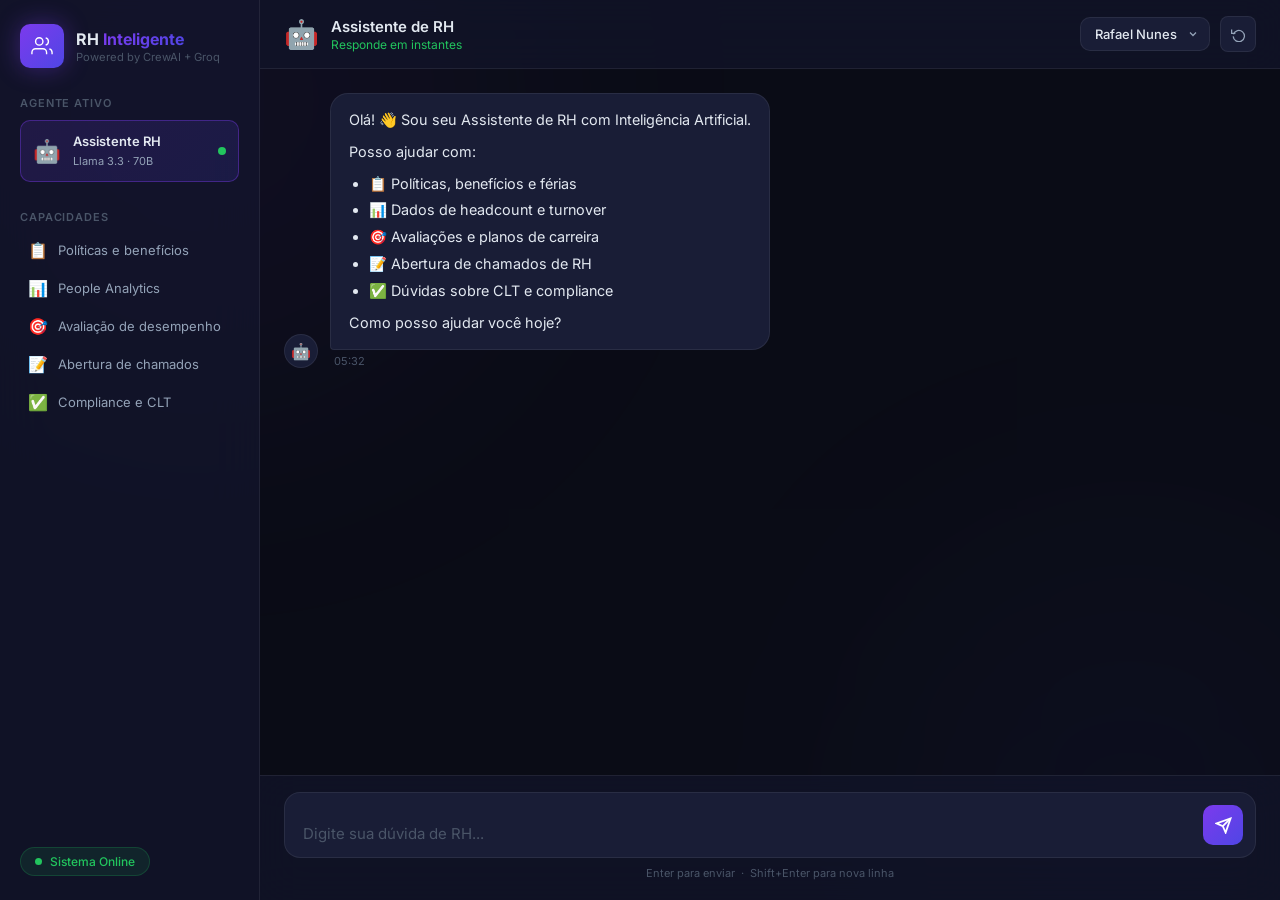
==== static/index.html @ 5c56bf51 "Add files via upload" ====
<!DOCTYPE html>
<html lang="pt-BR">
<head>
    <meta charset="UTF-8">
    <meta name="viewport" content="width=device-width, initial-scale=1.0">
    <title>RH Inteligente — Assistente Virtual</title>
    <link rel="stylesheet" href="/static/style.css">
    <link rel="preconnect" href="https://fonts.googleapis.com">
    <link href="https://fonts.googleapis.com/css2?family=Inter:wght@300;400;500;600;700&display=swap" rel="stylesheet">
</head>
<body>
    <div class="bg-glow bg-glow-top"></div>
    <div class="bg-glow bg-glow-bottom"></div>

    <div class="app">

        <!-- Sidebar -->
        <aside class="sidebar">
            <div class="sidebar-logo">
                <div class="logo-icon">
                    <svg viewBox="0 0 24 24" fill="none" stroke="currentColor" stroke-width="1.5">
                        <path d="M17 21v-2a4 4 0 0 0-4-4H5a4 4 0 0 0-4 4v2"/>
                        <circle cx="9" cy="7" r="4"/>
                        <path d="M23 21v-2a4 4 0 0 0-3-3.87"/>
                        <path d="M16 3.13a4 4 0 0 1 0 7.75"/>
                    </svg>
                </div>
                <div>
                    <h1>RH <span>Inteligente</span></h1>
                    <p>Powered by CrewAI + Groq</p>
                </div>
            </div>

            <div class="sidebar-section">
                <span class="sidebar-label">Agente Ativo</span>
                <div class="agent-card active">
                    <div class="agent-icon">🤖</div>
                    <div class="agent-info">
                        <strong>Assistente RH</strong>
                        <span>Llama 3.3 · 70B</span>
                    </div>
                    <div class="agent-status-dot"></div>
                </div>
            </div>

            <div class="sidebar-section">
                <span class="sidebar-label">Capacidades</span>
                <ul class="capability-list">
                    <li>
                        <span class="cap-icon">📋</span>
                        <span>Políticas e benefícios</span>
                    </li>
                    <li>
                        <span class="cap-icon">📊</span>
                        <span>People Analytics</span>
                    </li>
                    <li>
                        <span class="cap-icon">🎯</span>
                        <span>Avaliação de desempenho</span>
                    </li>
                    <li>
                        <span class="cap-icon">📝</span>
                        <span>Abertura de chamados</span>
                    </li>
                    <li>
                        <span class="cap-icon">✅</span>
                        <span>Compliance e CLT</span>
                    </li>
                </ul>
            </div>

            <div class="sidebar-footer">
                <div class="status-pill">
                    <span class="pulse-dot"></span>
                    Sistema Online
                </div>
            </div>
        </aside>

        <!-- Main Chat -->
        <main class="chat-panel">

            <!-- Header -->
            <header class="chat-header">
                <div class="chat-header-info">
                    <div class="header-avatar">🤖</div>
                    <div>
                        <h2>Assistente de RH</h2>
                        <p>Responde em instantes</p>
                    </div>
                </div>
                <div class="chat-header-actions">
                    <select id="userSelect" class="user-select" onchange="onUserChange()">
                        <option value="Rafael Nunes">Rafael Nunes</option>
                        <option value="Teste 2">Teste 2</option>
                        <option value="Teste 3">Teste 3</option>
                    </select>
                    <button class="clear-btn" onclick="clearChat()" title="Limpar todas as conversas">
                        <svg viewBox="0 0 24 24" fill="none" stroke="currentColor" stroke-width="2">
                            <polyline points="1 4 1 10 7 10"/>
                            <path d="M3.51 15a9 9 0 1 0 .49-3.51"/>
                        </svg>
                    </button>
                </div>
            </header>

            <!-- Messages -->
            <div class="messages-area" id="messagesArea">
                <div class="message agent-message" id="welcomeMsg">
                    <div class="msg-avatar">🤖</div>
                    <div class="msg-body">
                        <div class="msg-bubble">
                            <p>Olá! 👋 Sou seu Assistente de RH com Inteligência Artificial.</p>
                            <p style="margin-top: 0.5rem">Posso ajudar com:</p>
                            <ul>
                                <li>📋 Políticas, benefícios e férias</li>
                                <li>📊 Dados de headcount e turnover</li>
                                <li>🎯 Avaliações e planos de carreira</li>
                                <li>📝 Abertura de chamados de RH</li>
                                <li>✅ Dúvidas sobre CLT e compliance</li>
                            </ul>
                            <p style="margin-top: 0.5rem">Como posso ajudar você hoje?</p>
                        </div>
                        <span class="msg-time" id="welcomeTime"></span>
                    </div>
                </div>

                <!-- Typing indicator (always last inside messages-area) -->
                <div class="typing-indicator" id="typingIndicator" style="display:none;">
                    <div class="msg-avatar">🤖</div>
                    <div class="typing-bubble">
                        <span></span><span></span><span></span>
                    </div>
                </div>
            </div>

            <!-- Input -->
            <footer class="input-area">
                <div class="input-box" id="inputBox">
                    <textarea
                        id="msgInput"
                        placeholder="Digite sua dúvida de RH..."
                        rows="1"
                        onkeydown="handleKey(event)"
                        oninput="autoResize(this)"
                    ></textarea>
                    <button class="send-btn" id="sendBtn" onclick="sendMessage()">
                        <svg viewBox="0 0 24 24" fill="none" stroke="currentColor" stroke-width="2.5">
                            <line x1="22" y1="2" x2="11" y2="13"/>
                            <polygon points="22 2 15 22 11 13 2 9 22 2"/>
                        </svg>
                    </button>
                </div>
                <p class="input-hint">Enter para enviar &nbsp;·&nbsp; Shift+Enter para nova linha</p>
            </footer>

        </main>
    </div>

    <script src="/static/app.js"></script>
</body>
</html>
---- static/style.css ----
/* ─── Reset & Tokens ─────────────────────────────────────────── */
*, *::before, *::after { box-sizing: border-box; margin: 0; padding: 0; }

:root {
    --bg:          #0b0d17;
    --surface:     #12152a;
    --card:        #191d36;
    --card-hover:  #1f2440;
    --border:      rgba(255,255,255,0.07);
    --border-focus:rgba(124,58,237,0.6);

    --violet:      #7c3aed;
    --indigo:      #4f46e5;
    --grad:        linear-gradient(135deg, #7c3aed 0%, #4f46e5 100%);
    --grad-soft:   linear-gradient(135deg, rgba(124,58,237,.15) 0%, rgba(79,70,229,.15) 100%);

    --text:        #e2e8f0;
    --text-sub:    #94a3b8;
    --text-muted:  #4a5568;

    --green:       #22c55e;
    --radius:      16px;
    --radius-sm:   10px;
    --shadow:      0 8px 32px rgba(0,0,0,.45);
}

html, body { height: 100%; }

body {
    font-family: 'Inter', system-ui, sans-serif;
    background: var(--bg);
    color: var(--text);
    overflow: hidden;
}

/* ─── Background glows ───────────────────────────────────────── */
.bg-glow {
    position: fixed;
    border-radius: 50%;
    pointer-events: none;
    z-index: 0;
    filter: blur(120px);
}
.bg-glow-top {
    width: 600px; height: 600px;
    top: -200px; left: -100px;
    background: rgba(124,58,237,.12);
}
.bg-glow-bottom {
    width: 500px; height: 500px;
    bottom: -150px; right: -100px;
    background: rgba(79,70,229,.09);
}

/* ─── Layout ─────────────────────────────────────────────────── */
.app {
    position: relative;
    z-index: 1;
    display: flex;
    height: 100vh;
    width: 100%;
}

/* ─── Sidebar ────────────────────────────────────────────────── */
.sidebar {
    width: 260px;
    flex-shrink: 0;
    background: rgba(18,21,42,.85);
    backdrop-filter: blur(24px);
    border-right: 1px solid var(--border);
    display: flex;
    flex-direction: column;
    padding: 1.5rem 1.25rem;
    gap: 1.75rem;
}

.sidebar-logo {
    display: flex;
    align-items: center;
    gap: 0.75rem;
}

.logo-icon {
    width: 44px; height: 44px;
    background: var(--grad);
    border-radius: var(--radius-sm);
    display: flex; align-items: center; justify-content: center;
    flex-shrink: 0;
    box-shadow: 0 0 24px rgba(124,58,237,.4);
}
.logo-icon svg { width: 22px; height: 22px; color: #fff; }

.sidebar-logo h1 { font-size: 1rem; font-weight: 700; }
.sidebar-logo h1 span {
    background: var(--grad);
    -webkit-background-clip: text;
    -webkit-text-fill-color: transparent;
}
.sidebar-logo p { font-size: 0.7rem; color: var(--text-muted); margin-top: 1px; }

.sidebar-section { display: flex; flex-direction: column; gap: 0.625rem; }

.sidebar-label {
    font-size: 0.6875rem;
    font-weight: 600;
    text-transform: uppercase;
    letter-spacing: .08em;
    color: var(--text-muted);
}

/* Agent card */
.agent-card {
    display: flex;
    align-items: center;
    gap: 0.75rem;
    padding: 0.75rem;
    background: var(--card);
    border: 1px solid var(--border);
    border-radius: var(--radius-sm);
    transition: border-color .2s;
}
.agent-card.active { border-color: rgba(124,58,237,.4); background: var(--grad-soft); }

.agent-icon { font-size: 1.4rem; flex-shrink: 0; }

.agent-info { flex: 1; min-width: 0; }
.agent-info strong { display: block; font-size: 0.8125rem; font-weight: 600; }
.agent-info span { font-size: 0.6875rem; color: var(--text-sub); }

.agent-status-dot {
    width: 8px; height: 8px;
    background: var(--green);
    border-radius: 50%;
    flex-shrink: 0;
    animation: pulse 2s infinite;
}

/* Capability list */
.capability-list {
    list-style: none;
    display: flex;
    flex-direction: column;
    gap: 0.375rem;
}
.capability-list li {
    display: flex;
    align-items: center;
    gap: 0.625rem;
    font-size: 0.8125rem;
    color: var(--text-sub);
    padding: 0.375rem 0.5rem;
    border-radius: 6px;
    transition: background .15s;
}
.capability-list li:hover { background: var(--card); color: var(--text); }
.cap-icon { font-size: 1rem; flex-shrink: 0; }

/* Sidebar footer */
.sidebar-footer { margin-top: auto; }

.status-pill {
    display: inline-flex;
    align-items: center;
    gap: 0.5rem;
    font-size: 0.75rem;
    font-weight: 500;
    color: var(--green);
    background: rgba(34,197,94,.1);
    border: 1px solid rgba(34,197,94,.2);
    padding: 0.375rem 0.875rem;
    border-radius: 100px;
}
.pulse-dot {
    width: 7px; height: 7px;
    background: var(--green);
    border-radius: 50%;
    animation: pulse 2s infinite;
}

/* ─── Chat panel ─────────────────────────────────────────────── */
.chat-panel {
    flex: 1;
    display: flex;
    flex-direction: column;
    min-width: 0;
    background: rgba(11,13,23,.6);
}

/* Header */
.chat-header {
    display: flex;
    align-items: center;
    justify-content: space-between;
    padding: 1rem 1.5rem;
    background: rgba(18,21,42,.75);
    backdrop-filter: blur(20px);
    border-bottom: 1px solid var(--border);
}
.chat-header-info { display: flex; align-items: center; gap: 0.75rem; }
.header-avatar { font-size: 1.75rem; }
.chat-header-info h2 { font-size: 0.9375rem; font-weight: 600; }
.chat-header-info p { font-size: 0.75rem; color: var(--green); margin-top: 1px; }

.chat-header-actions {
    display: flex;
    align-items: center;
    gap: 0.625rem;
    flex-shrink: 0;
}

/* User selector */
.user-select {
    background: var(--card);
    border: 1px solid var(--border);
    border-radius: var(--radius-sm);
    color: var(--text);
    font-family: inherit;
    font-size: 0.8125rem;
    font-weight: 500;
    padding: 0.5rem 2rem 0.5rem 0.875rem;
    cursor: pointer;
    outline: none;
    appearance: none;
    -webkit-appearance: none;
    background-image: url("data:image/svg+xml,%3Csvg xmlns='http://www.w3.org/2000/svg' width='12' height='12' viewBox='0 0 24 24' fill='none' stroke='%2394a3b8' stroke-width='2.5'%3E%3Cpolyline points='6 9 12 15 18 9'/%3E%3C/svg%3E");
    background-repeat: no-repeat;
    background-position: right 0.625rem center;
    transition: border-color .2s, box-shadow .2s;
}
.user-select:focus {
    border-color: var(--border-focus);
    box-shadow: 0 0 0 3px rgba(124,58,237,.12);
}
.user-select option {
    background: var(--card);
    color: var(--text);
}

.clear-btn {
    width: 36px; height: 36px;
    background: var(--card);
    border: 1px solid var(--border);
    border-radius: 8px;
    cursor: pointer;
    display: flex; align-items: center; justify-content: center;
    color: var(--text-sub);
    transition: background .15s, color .15s;
}
.clear-btn:hover { background: var(--card-hover); color: var(--text); }
.clear-btn svg { width: 15px; height: 15px; }

/* Messages area */
.messages-area {
    flex: 1;
    overflow-y: auto;
    padding: 1.5rem;
    display: flex;
    flex-direction: column;
    gap: 1.125rem;
    scrollbar-width: thin;
    scrollbar-color: var(--card) transparent;
}
.messages-area::-webkit-scrollbar { width: 4px; }
.messages-area::-webkit-scrollbar-thumb { background: var(--card); border-radius: 2px; }

/* Individual messages */
.message {
    display: flex;
    gap: 0.75rem;
    align-items: flex-end;
    animation: msgIn .25s ease;
}
.message.user-message { flex-direction: row-reverse; }

@keyframes msgIn {
    from { opacity: 0; transform: translateY(8px); }
    to   { opacity: 1; transform: translateY(0); }
}

.msg-avatar {
    width: 34px; height: 34px;
    border-radius: 50%;
    display: flex; align-items: center; justify-content: center;
    font-size: 1rem;
    flex-shrink: 0;
    background: var(--card);
    border: 1px solid var(--border);
}
.user-message .msg-avatar {
    background: var(--grad);
    border: none;
    font-size: 0.875rem;
}

.msg-body {
    max-width: 72%;
    display: flex;
    flex-direction: column;
    gap: 0.25rem;
}
.user-message .msg-body { align-items: flex-end; }

.msg-bubble {
    background: var(--card);
    border: 1px solid var(--border);
    border-radius: 18px 18px 18px 4px;
    padding: 0.875rem 1.125rem;
    font-size: 0.9rem;
    line-height: 1.65;
    color: var(--text);
    word-break: break-word;
}
.user-message .msg-bubble {
    background: var(--grad);
    border: none;
    border-radius: 18px 18px 4px 18px;
    color: #fff;
}

.msg-bubble ul { margin: 0.5rem 0 0.25rem 1.25rem; }
.msg-bubble li { margin-bottom: 0.2rem; }
.msg-bubble p + p { margin-top: 0.5rem; }
.msg-bubble strong { color: #fff; }

.msg-time {
    font-size: 0.6875rem;
    color: var(--text-muted);
    padding: 0 0.25rem;
}

/* Typing indicator */
.typing-indicator {
    display: flex;
    gap: 0.75rem;
    align-items: flex-end;
    animation: msgIn .25s ease;
}
.typing-bubble {
    background: var(--card);
    border: 1px solid var(--border);
    border-radius: 18px 18px 18px 4px;
    padding: 0.875rem 1.125rem;
    display: flex;
    gap: 5px;
    align-items: center;
}
.typing-bubble span {
    width: 7px; height: 7px;
    background: var(--text-muted);
    border-radius: 50%;
    animation: bounce 1.3s infinite;
}
.typing-bubble span:nth-child(2) { animation-delay: .18s; }
.typing-bubble span:nth-child(3) { animation-delay: .36s; }

@keyframes bounce {
    0%, 60%, 100% { transform: translateY(0); opacity: .4; }
    30%            { transform: translateY(-6px); opacity: 1; }
}

/* ─── Input area ─────────────────────────────────────────────── */
.input-area {
    padding: 1rem 1.5rem 1.25rem;
    background: rgba(18,21,42,.75);
    backdrop-filter: blur(20px);
    border-top: 1px solid var(--border);
}

.input-box {
    display: flex;
    align-items: flex-end;
    gap: 0.75rem;
    background: var(--card);
    border: 1px solid var(--border);
    border-radius: var(--radius);
    padding: 0.75rem 0.75rem 0.75rem 1.125rem;
    transition: border-color .2s, box-shadow .2s;
}
.input-box:focus-within {
    border-color: var(--border-focus);
    box-shadow: 0 0 0 3px rgba(124,58,237,.12);
}

textarea {
    flex: 1;
    background: none;
    border: none;
    outline: none;
    color: var(--text);
    font-family: inherit;
    font-size: 0.9375rem;
    line-height: 1.55;
    resize: none;
    max-height: 130px;
}
textarea::placeholder { color: var(--text-muted); }

.send-btn {
    width: 40px; height: 40px;
    background: var(--grad);
    border: none;
    border-radius: var(--radius-sm);
    cursor: pointer;
    display: flex; align-items: center; justify-content: center;
    flex-shrink: 0;
    transition: transform .15s, box-shadow .15s, opacity .15s;
}
.send-btn:hover {
    transform: scale(1.06);
    box-shadow: 0 4px 18px rgba(124,58,237,.5);
}
.send-btn:active { transform: scale(.94); }
.send-btn:disabled { opacity: .45; cursor: not-allowed; transform: none; box-shadow: none; }
.send-btn svg { width: 17px; height: 17px; color: #fff; }

.input-hint {
    font-size: 0.6875rem;
    color: var(--text-muted);
    text-align: center;
    margin-top: 0.5rem;
}

/* ─── Animations ─────────────────────────────────────────────── */
@keyframes pulse {
    0%, 100% { opacity: 1; transform: scale(1); }
    50%       { opacity: .45; transform: scale(.8); }
}

/* ─── Responsive ─────────────────────────────────────────────── */
@media (max-width: 700px) {
    .sidebar { display: none; }
}
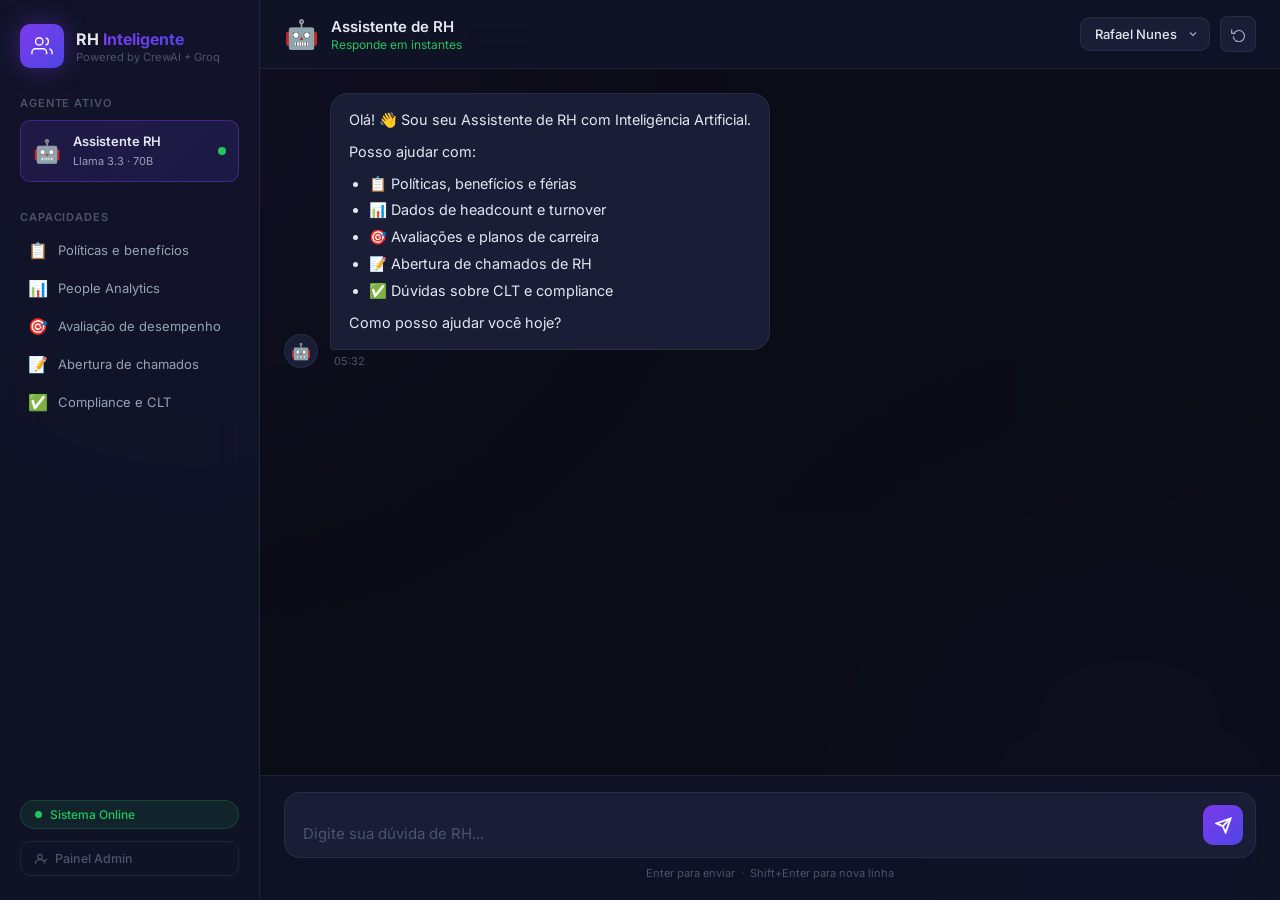
==== commit 86c7f7b6: "bot funcional, arrumar reconhecimento de perguntas fora de rh" ====
--- a/static/index.html
+++ b/static/index.html
@@ -74,6 +74,14 @@
                     <span class="pulse-dot"></span>
                     Sistema Online
                 </div>
+                <a href="/admin" class="admin-link">
+                    <svg viewBox="0 0 24 24" fill="none" stroke="currentColor" stroke-width="2">
+                        <circle cx="12" cy="8" r="4"/>
+                        <path d="M4 20c0-4 3.6-7 8-7s8 3 8 7"/>
+                        <path d="M18 14l2 2 4-4"/>
+                    </svg>
+                    Painel Admin
+                </a>
             </div>
         </aside>
 
--- a/static/style.css
+++ b/static/style.css
@@ -156,7 +156,23 @@
 .cap-icon { font-size: 1rem; flex-shrink: 0; }
 
 /* Sidebar footer */
-.sidebar-footer { margin-top: auto; }
+.sidebar-footer { margin-top: auto; display: flex; flex-direction: column; gap: 0.75rem; }
+
+.admin-link {
+    display: flex;
+    align-items: center;
+    gap: 0.5rem;
+    padding: 0.55rem 0.75rem;
+    border-radius: var(--radius-sm);
+    border: 1px solid var(--border);
+    color: var(--text-muted);
+    font-size: 0.78rem;
+    font-weight: 500;
+    text-decoration: none;
+    transition: border-color .2s, color .2s, background .2s;
+}
+.admin-link:hover { border-color: var(--violet); color: var(--text); background: var(--grad-soft); }
+.admin-link svg { width: 14px; height: 14px; flex-shrink: 0; }
 
 .status-pill {
     display: inline-flex;
@@ -322,6 +338,43 @@
 .msg-bubble p + p { margin-top: 0.5rem; }
 .msg-bubble strong { color: #fff; }
 
+.sources-row {
+    margin-top: 0.6rem;
+    padding-top: 0.5rem;
+    border-top: 1px solid var(--border);
+    font-size: 0.72rem;
+    color: var(--text-sub);
+    display: flex;
+    flex-wrap: wrap;
+    gap: 0.3rem;
+    align-items: center;
+}
+.source-badge {
+    background: rgba(124,58,237,0.15);
+    border: 1px solid rgba(124,58,237,0.35);
+    color: #a78bfa;
+    border-radius: 4px;
+    padding: 0.1rem 0.45rem;
+    font-size: 0.68rem;
+    font-weight: 500;
+    letter-spacing: 0.02em;
+}
+.escalate-row {
+    margin-top: 0.7rem;
+}
+.escalate-btn {
+    background: var(--grad);
+    border: none;
+    border-radius: 8px;
+    color: #fff;
+    cursor: pointer;
+    font-size: 0.8rem;
+    font-weight: 600;
+    padding: 0.45rem 1rem;
+    transition: opacity 0.15s;
+}
+.escalate-btn:hover { opacity: 0.85; }
+
 .msg-time {
     font-size: 0.6875rem;
     color: var(--text-muted);
